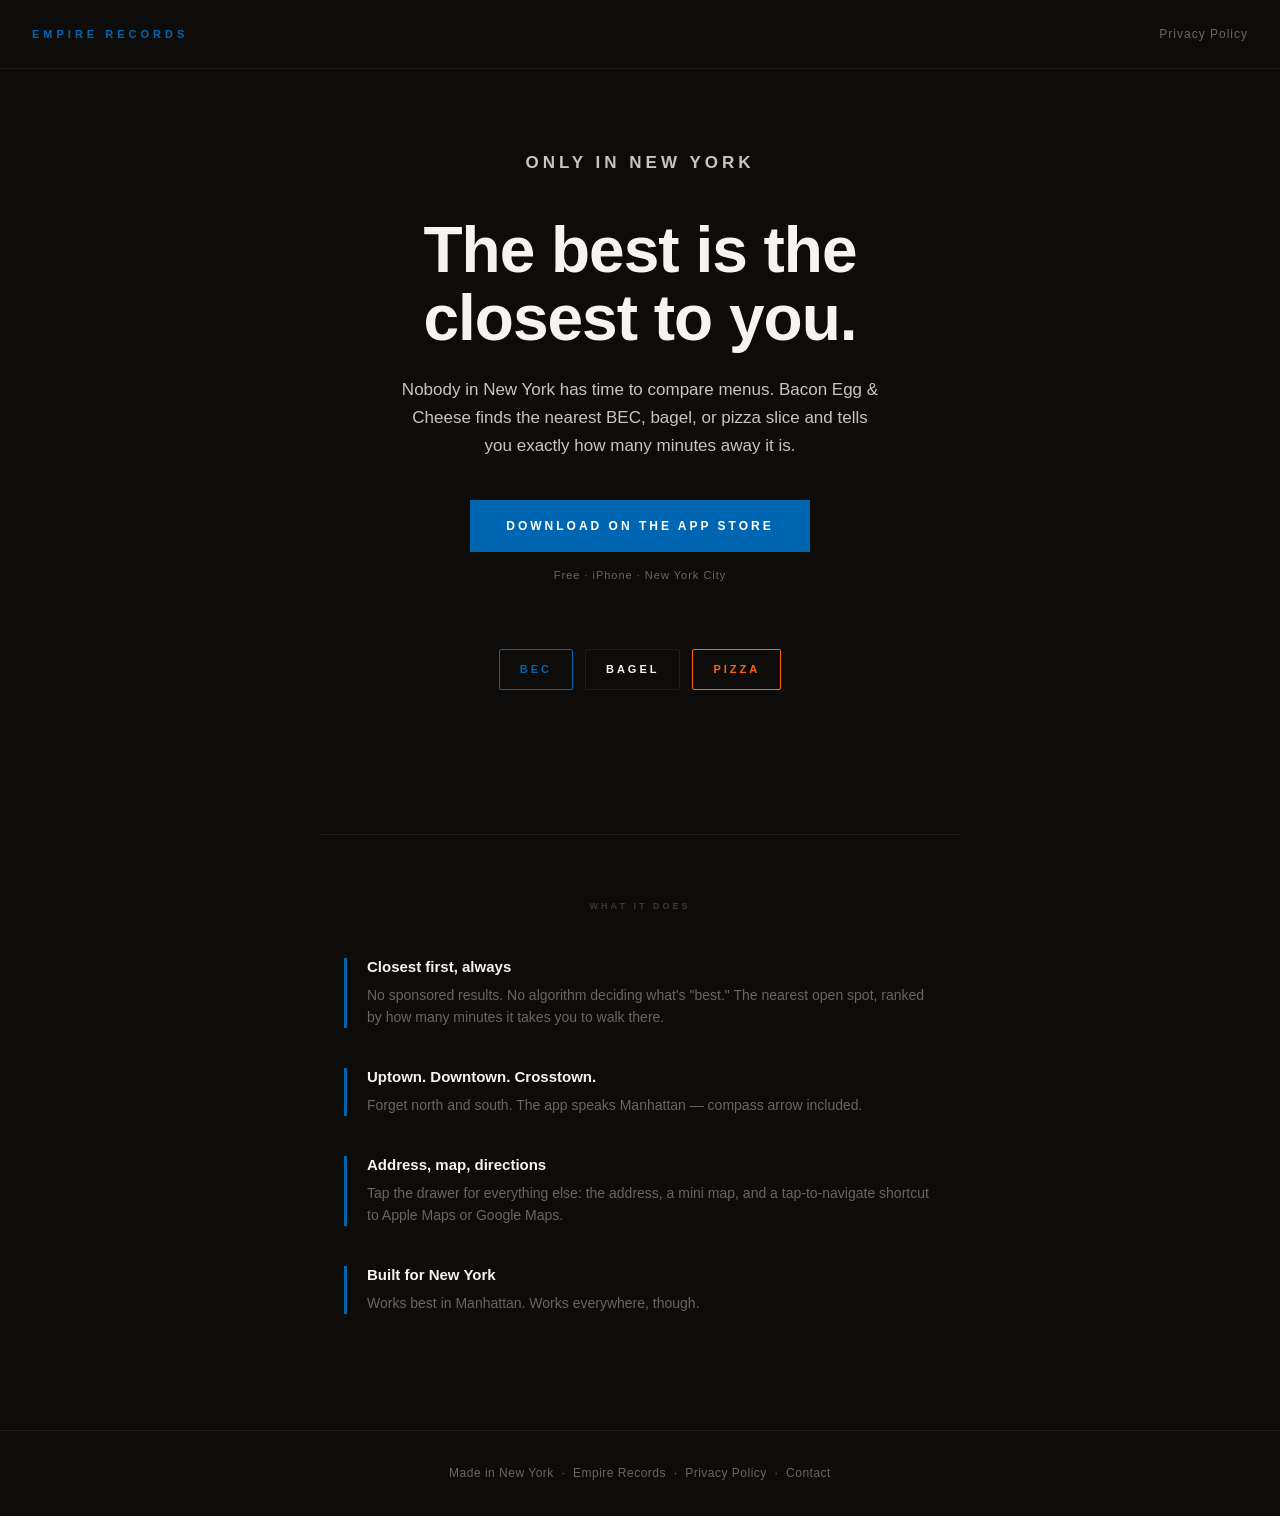
==== baconeggcheese/index.html @ 75163925 "Launch v1: real story entries, baconeggcheese marketing page, custom domain Replaces placeholder per" ====
<!DOCTYPE html>
<html lang="en">
<head>
  <meta charset="UTF-8" />
  <meta name="viewport" content="width=device-width, initial-scale=1.0" />
  <title>Bacon Egg &amp; Cheese – NYC's Closest Bite</title>
  <meta name="description" content="Find the nearest BEC, bagel, or pizza slice to you right now. Built for New York City." />
  <style>
    :root {
      --bg:     #0e0c0a;
      --card:   #1a1714;
      --text:   #f5f4f2;
      --muted:  #6b6460;
      --dim:    #3a3630;
      --accent: #0066b2;
      --divider: rgba(255,255,255,0.07);
    }
    * { box-sizing: border-box; margin: 0; padding: 0; }
    body {
      background: var(--bg);
      color: var(--text);
      font-family: -apple-system, BlinkMacSystemFont, "Segoe UI", sans-serif;
      font-size: 16px;
      line-height: 1.7;
    }

    /* NAV */
    nav {
      display: flex;
      justify-content: space-between;
      align-items: center;
      padding: 24px 32px;
      border-bottom: 1px solid var(--divider);
    }
    .nav-logo {
      font-size: 11px;
      font-weight: 800;
      letter-spacing: 4px;
      text-transform: uppercase;
      color: var(--accent);
      text-decoration: none;
    }
    .nav-link {
      font-size: 12px;
      color: var(--muted);
      text-decoration: none;
      letter-spacing: 1px;
    }
    .nav-link:hover { color: var(--text); }
    .nav-links { display: flex; gap: 24px; align-items: center; }

    /* HERO */
    .hero {
      max-width: 640px;
      margin: 0 auto;
      padding: 80px 24px 64px;
      text-align: center;
    }
    .eyebrow {
      font-size: 11px;
      font-weight: 800;
      letter-spacing: 4px;
      text-transform: uppercase;
      color: var(--accent);
      margin-bottom: 20px;
    }
    .hero h1 {
      font-size: clamp(36px, 8vw, 64px);
      font-weight: 900;
      line-height: 1.05;
      letter-spacing: -1px;
      margin-bottom: 24px;
    }
    .hero p {
      font-size: 17px;
      color: #c8c4c0;
      max-width: 480px;
      margin: 0 auto 40px;
      line-height: 1.65;
    }

    /* CTA */
    .cta {
      display: inline-block;
      background: var(--accent);
      color: #fff;
      font-size: 12px;
      font-weight: 800;
      letter-spacing: 3px;
      text-transform: uppercase;
      text-decoration: none;
      padding: 16px 36px;
    }
    .cta:hover { opacity: 0.88; }
    .cta-sub {
      display: block;
      margin-top: 14px;
      font-size: 11px;
      color: var(--muted);
      letter-spacing: 1px;
    }

    /* DIVIDER */
    .section-rule {
      border: none;
      border-top: 1px solid var(--divider);
      margin: 64px auto;
      max-width: 640px;
    }

    /* FEATURES */
    .features {
      max-width: 640px;
      margin: 0 auto;
      padding: 0 24px 80px;
    }
    .features-label {
      font-size: 9px;
      font-weight: 700;
      letter-spacing: 3px;
      text-transform: uppercase;
      color: var(--dim);
      margin-bottom: 40px;
      text-align: center;
    }
    .feature {
      display: flex;
      gap: 20px;
      margin-bottom: 36px;
    }
    .feature-bar {
      width: 3px;
      background: var(--accent);
      flex-shrink: 0;
      margin-top: 4px;
    }
    .feature h3 {
      font-size: 15px;
      font-weight: 700;
      margin-bottom: 4px;
      color: var(--text);
    }
    .feature p {
      font-size: 14px;
      color: var(--muted);
      line-height: 1.6;
    }

    /* CATEGORIES */
    .categories {
      max-width: 640px;
      margin: 0 auto;
      padding: 0 24px 80px;
      display: flex;
      gap: 12px;
      justify-content: center;
      flex-wrap: wrap;
    }
    .cat {
      padding: 10px 20px;
      border: 1px solid var(--divider);
      border-radius: 2px;
      font-size: 11px;
      font-weight: 800;
      letter-spacing: 3px;
      text-transform: uppercase;
    }
    .cat-bec   { color: #0066b2; border-color: #0066b2; }
    .cat-bagel { color: var(--text); }
    .cat-pizza { color: #ff6600; border-color: #ff6600; }

    /* FOOTER */
    footer {
      border-top: 1px solid var(--divider);
      padding: 32px 24px;
      text-align: center;
    }
    footer p {
      font-size: 12px;
      color: var(--muted);
      letter-spacing: 0.5px;
    }
    footer a {
      color: var(--muted);
      text-decoration: none;
    }
    footer a:hover { color: var(--text); }
  </style>
</head>
<body>

  <nav>
    <a href="/" class="nav-logo">Empire Records</a>
    <div class="nav-links">
      <a href="https://yotamdror.github.io/bec-privacy/" class="nav-link">Privacy Policy</a>
    </div>
  </nav>

  <section class="hero">
    <p class="eyebrow">Only in New York</p>
    <h1>The best is the closest to you.</h1>
    <p>Nobody in New York has time to compare menus. Bacon Egg &amp; Cheese finds the nearest BEC, bagel, or pizza slice and tells you exactly how many minutes away it is.</p>
    <a href="https://apps.apple.com/app/id6746823487" class="cta">Download on the App Store</a>
    <span class="cta-sub">Free · iPhone · New York City</span>
  </section>

  <div class="categories">
    <span class="cat cat-bec">BEC</span>
    <span class="cat cat-bagel">Bagel</span>
    <span class="cat cat-pizza">Pizza</span>
  </div>

  <hr class="section-rule" />

  <section class="features">
    <p class="features-label">What it does</p>

    <div class="feature">
      <div class="feature-bar"></div>
      <div>
        <h3>Closest first, always</h3>
        <p>No sponsored results. No algorithm deciding what's "best." The nearest open spot, ranked by how many minutes it takes you to walk there.</p>
      </div>
    </div>

    <div class="feature">
      <div class="feature-bar"></div>
      <div>
        <h3>Uptown. Downtown. Crosstown.</h3>
        <p>Forget north and south. The app speaks Manhattan — compass arrow included.</p>
      </div>
    </div>

    <div class="feature">
      <div class="feature-bar"></div>
      <div>
        <h3>Address, map, directions</h3>
        <p>Tap the drawer for everything else: the address, a mini map, and a tap-to-navigate shortcut to Apple Maps or Google Maps.</p>
      </div>
    </div>

    <div class="feature">
      <div class="feature-bar"></div>
      <div>
        <h3>Built for New York</h3>
        <p>Works best in Manhattan. Works everywhere, though.</p>
      </div>
    </div>
  </section>

  <footer>
    <p>
      Made in New York &nbsp;·&nbsp;
      <a href="/">Empire Records</a> &nbsp;·&nbsp;
      <a href="https://yotamdror.github.io/bec-privacy/">Privacy Policy</a> &nbsp;·&nbsp;
      <a href="mailto:yotamedror@gmail.com">Contact</a>
    </p>
  </footer>

</body>
</html>
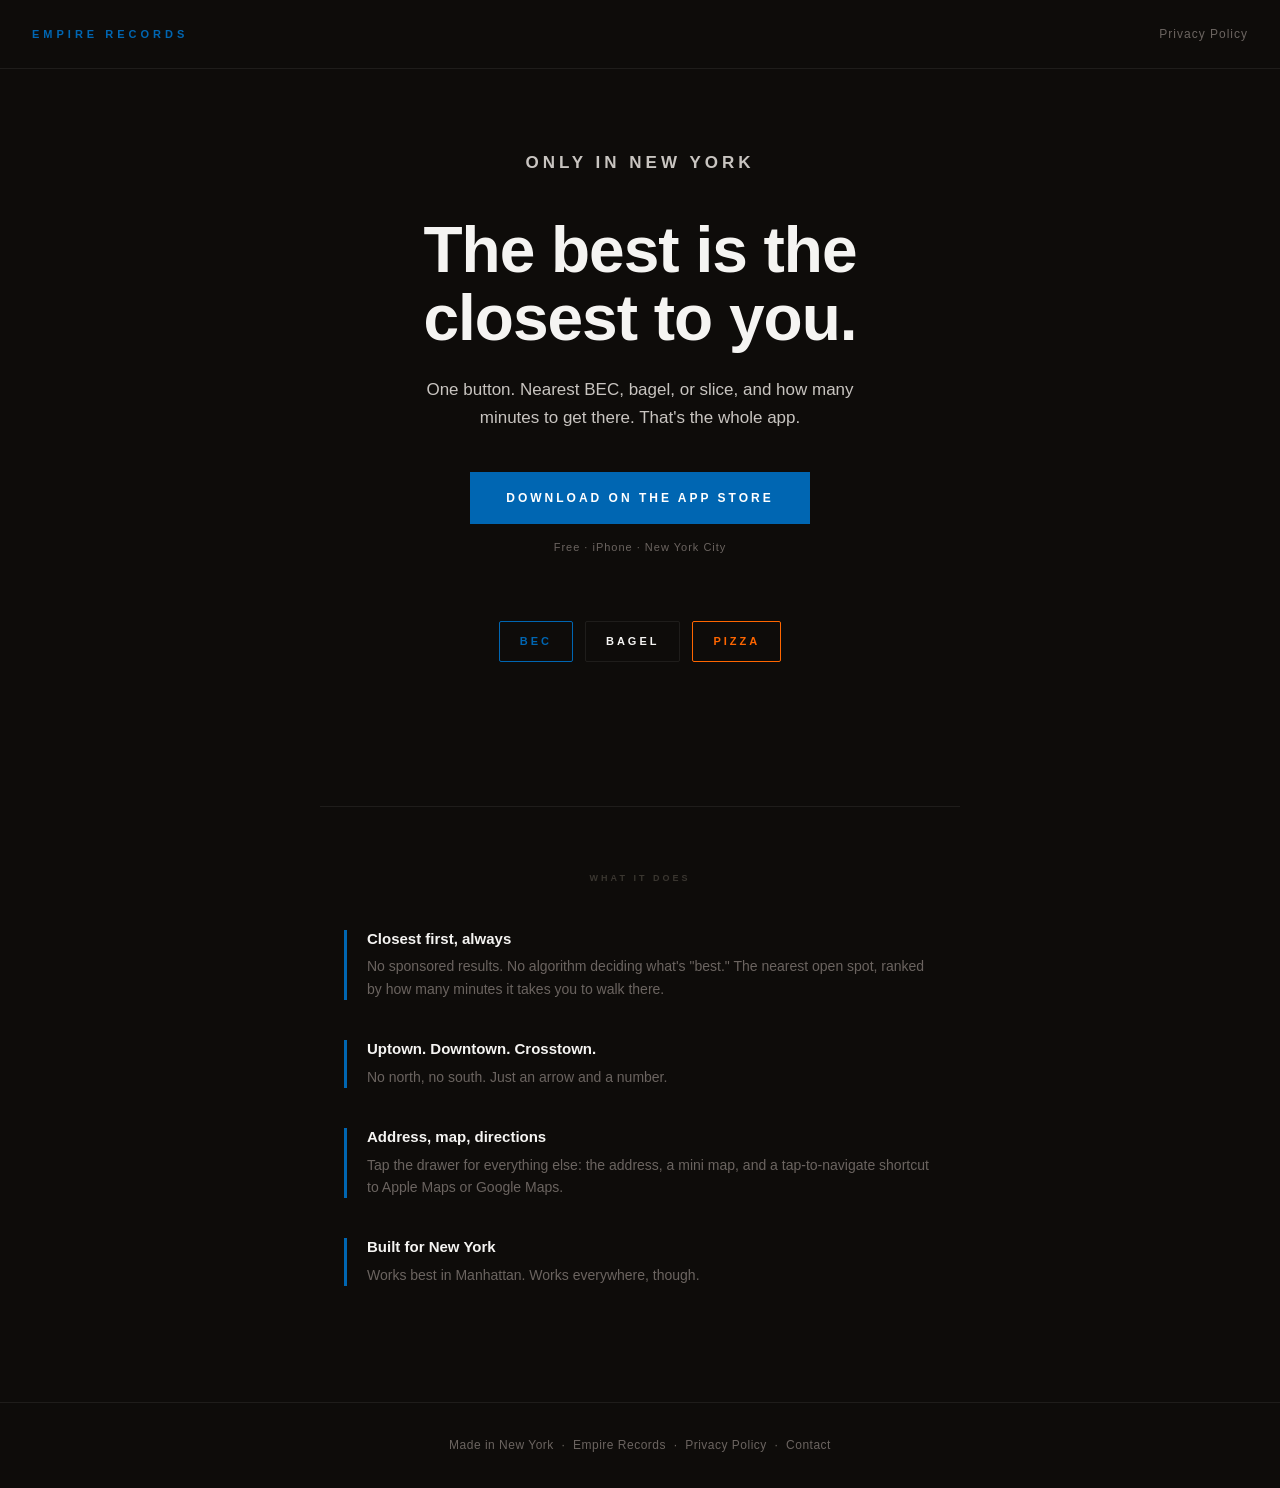
==== commit ceed13d2: "Simplify BEC marketing copy, dial back Manhattan-y phrasing" ====
--- a/baconeggcheese/index.html
+++ b/baconeggcheese/index.html
@@ -199,8 +199,8 @@
   <section class="hero">
     <p class="eyebrow">Only in New York</p>
     <h1>The best is the closest to you.</h1>
-    <p>Nobody in New York has time to compare menus. Bacon Egg &amp; Cheese finds the nearest BEC, bagel, or pizza slice and tells you exactly how many minutes away it is.</p>
-    <a href="https://apps.apple.com/app/id6746823487" class="cta">Download on the App Store</a>
+    <p>One button. Nearest BEC, bagel, or slice, and how many minutes to get there. That's the whole app.</p>
+    <a href="https://apps.apple.com/us/app/bacon-egg-cheese/id6775608337" class="cta">Download on the App Store</a>
     <span class="cta-sub">Free · iPhone · New York City</span>
   </section>
 
@@ -227,7 +227,7 @@
       <div class="feature-bar"></div>
       <div>
         <h3>Uptown. Downtown. Crosstown.</h3>
-        <p>Forget north and south. The app speaks Manhattan — compass arrow included.</p>
+        <p>No north, no south. Just an arrow and a number.</p>
       </div>
     </div>
 
